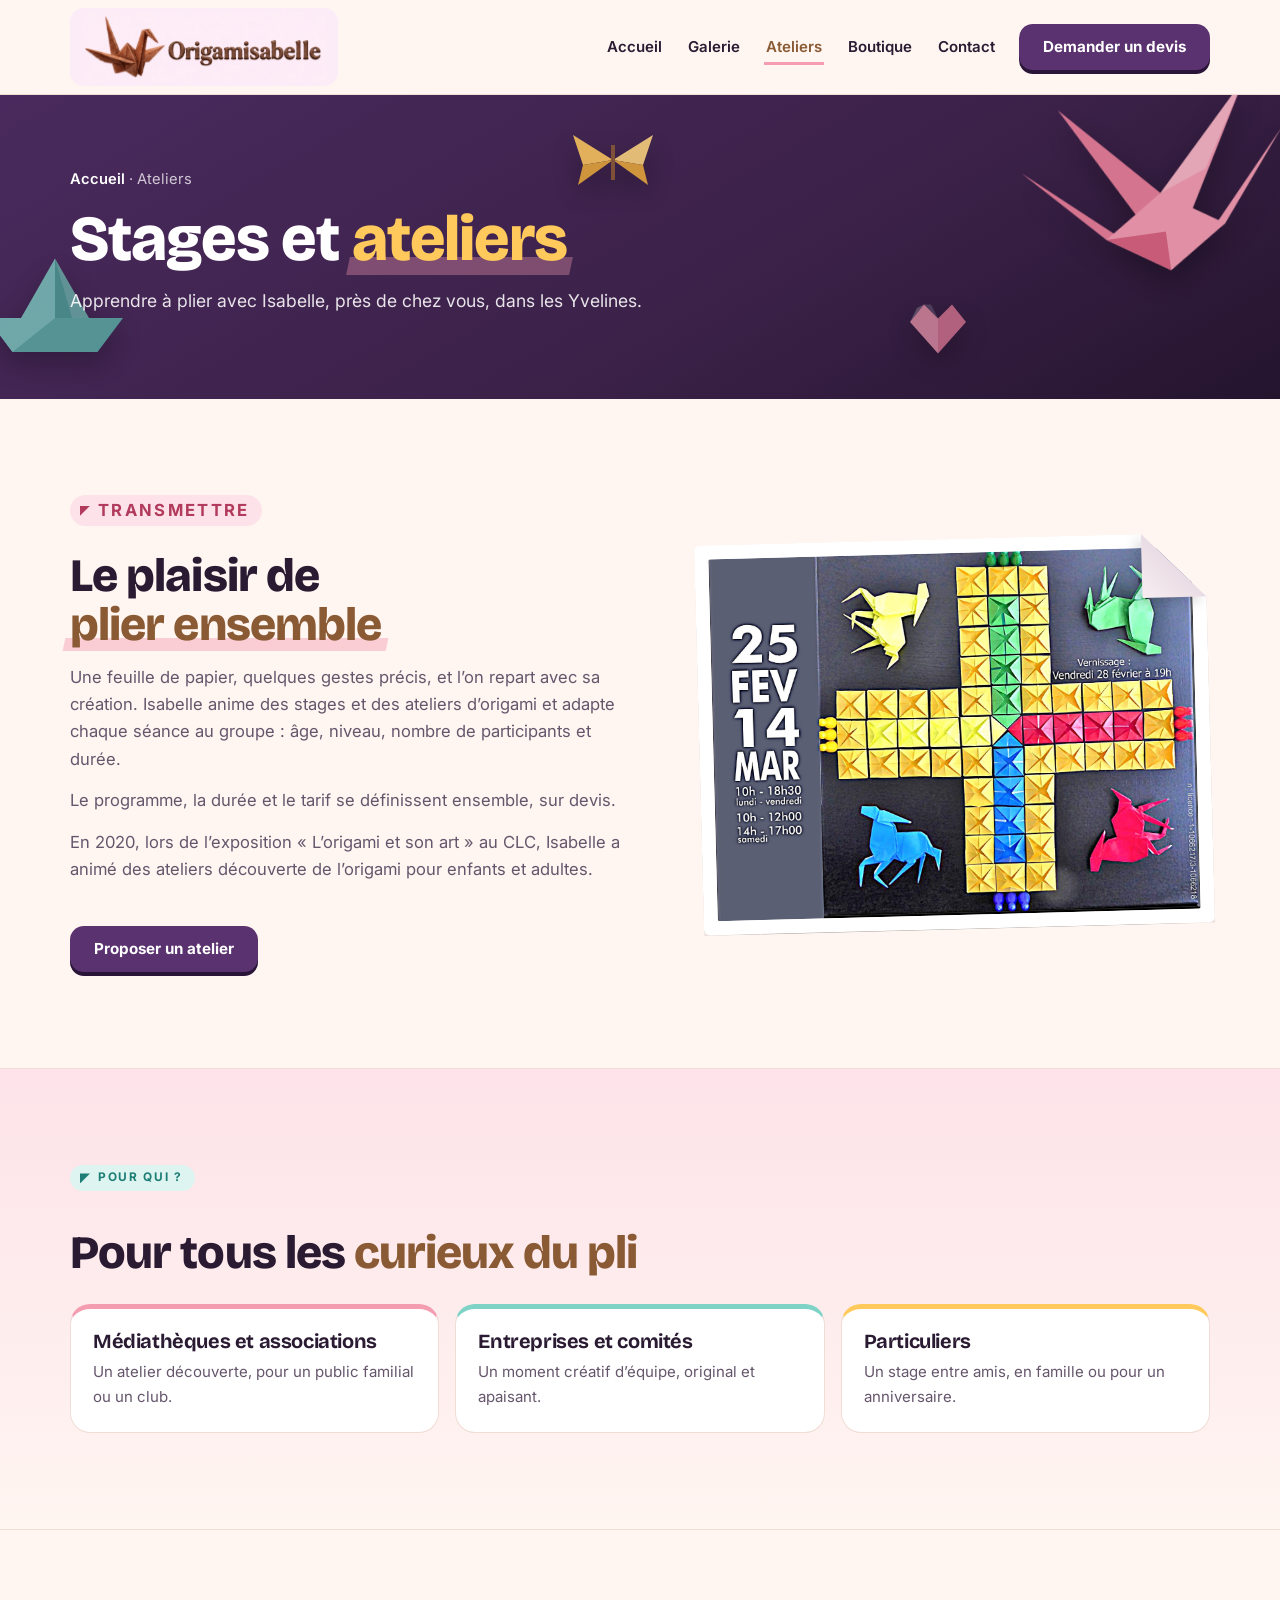
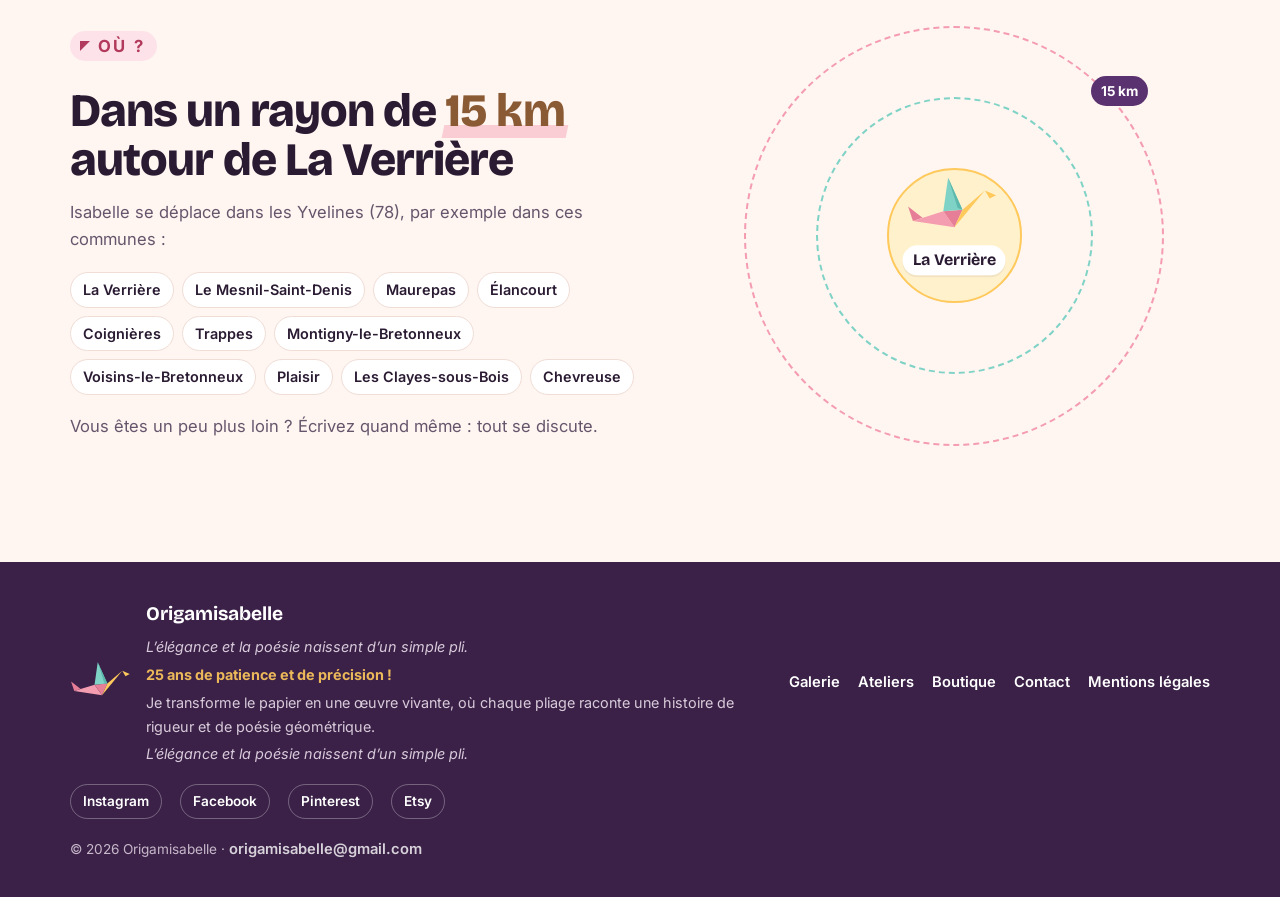
==== ateliers.html @ b7f41c83 "Mise à jour du site le 12/11/2026 à 20:21 (Éditeur de site)" ====
<!doctype html>
<html lang="fr"><head>
<meta charset="utf-8">
<meta name="viewport" content="width=device-width, initial-scale=1, viewport-fit=cover">
<title>Stages et ateliers · Origamisabelle</title>
<meta name="description" content="Stages et ateliers d'origami avec Isabelle, dans un rayon de 15 km autour de La Verrière, dans les Yvelines.">
<meta name="theme-color" content="#2A1B33">
<link rel="icon" href="img/logo.webp">
<meta property="og:type" content="website">
<meta property="og:site_name" content="Origamisabelle">
<meta property="og:title" content="Stages et ateliers · Origamisabelle">
<meta property="og:description" content="Stages et ateliers d'origami avec Isabelle, dans un rayon de 15 km autour de La Verrière, dans les Yvelines.">
<meta property="og:image" content="img/fleurs-02.jpg">
<link rel="stylesheet" href="https://fonts.googleapis.com/css2?family=Bricolage+Grotesque:opsz,wght@12..96,500;12..96,700;12..96,800&amp;family=Inter:wght@400;500;600;700&amp;display=swap">
<link rel="stylesheet" href="style.css">
<meta name="editeur-publication" content="rsale1107/origamisabelle"></head>
<body>
<a class="skip" href="#contenu">Aller au contenu</a>
<header>
  <div class="wrap nav">
    <a class="brand" href="index.html" aria-label="Origamisabelle, accueil"><img src="img/logo-bandeau.webp" alt="Origamisabelle" width="242" height="70"></a>
    <button class="burger" id="burger" type="button" aria-label="Ouvrir le menu" aria-expanded="false" aria-controls="menu">
      <svg viewBox="0 0 24 24" fill="none" stroke="currentColor" stroke-width="2.4" stroke-linecap="round"><path d="M4 7h16M4 12h16M4 17h16"></path></svg>
    </button>
    <nav class="menu" id="menu" aria-label="Menu principal">
      <a class="link" href="index.html">Accueil</a><a class="link" href="galerie.html">Galerie</a><a class="link" href="ateliers.html" aria-current="page">Ateliers</a><a class="link" href="boutique.html">Boutique</a><a class="link" href="contact.html">Contact</a>
      <a class="btn btn-ink" href="mailto:origamisabelle@gmail.com?subject=Demande%20de%20devis">Demander un devis</a>
    </nav>
  </div>
</header>
<main id="contenu">
<section class="phero">
  <div class="folds" aria-hidden="true"><span class="o o1"><svg viewBox="0 0 200 140"><polygon points="100,72 40,8 86,92" fill="#E77E98"></polygon><polygon points="100,72 166,4 116,92" fill="#F49CB0"></polygon><polygon points="100,72 166,4 132,60" fill="#fff" opacity=".25"></polygon><polygon points="60,98 10,46 74,102" fill="#E77E98"></polygon><polygon points="140,98 186,40 128,104" fill="#F49CB0"></polygon><polygon points="186,40 199,49 187,53" fill="#E77E98"></polygon><polygon points="60,98 100,72 140,98 100,124" fill="#F49CB0"></polygon><polygon points="60,98 100,98 100,124" fill="#D9637F"></polygon></svg></span><span class="o o2"><svg viewBox="0 0 200 140"><polygon points="20,80 180,80 150,120 50,120" fill="#5BB8AB"></polygon><polygon points="20,80 100,80 50,120" fill="#7FD3C6"></polygon><polygon points="100,80 100,10 60,80" fill="#7FD3C6"></polygon><polygon points="100,80 100,10 140,80" fill="#4AA699"></polygon><polygon points="100,10 140,80 120,80" fill="#fff" opacity=".18"></polygon></svg></span><span class="o o3"><svg viewBox="0 0 200 140"><polygon points="100,70 20,20 40,80" fill="#FFC95C"></polygon><polygon points="100,70 40,80 30,120" fill="#E9A93A"></polygon><polygon points="100,70 180,20 160,80" fill="#FFD77F"></polygon><polygon points="100,70 160,80 170,120" fill="#E9A93A"></polygon><polygon points="96,40 104,40 104,110 96,110" fill="#8A5A34"></polygon></svg></span><span class="o o4"><svg viewBox="0 0 200 180"><polygon points="100,170 20,80 60,30 100,70" fill="#F49CB0"></polygon><polygon points="100,170 180,80 140,30 100,70" fill="#E77E98"></polygon><polygon points="20,80 60,30 40,40" fill="#fff" opacity=".3"></polygon><polygon points="100,70 60,30 80,30" fill="#fff" opacity=".2"></polygon></svg></span></div>
  <div class="wrap phero-in">
    <p class="crumb"><a href="index.html">Accueil</a> · Ateliers</p>
    <h1>Stages et <span class="hl">ateliers</span></h1>
    <p class="sub">Apprendre à plier avec Isabelle, près de chez vous, dans les Yvelines.</p>
  </div>
</section>
<section class="wrap sec split">
  <div>
    <p class="eyebrow rose">Transmettre</p>
    <h2>Le plaisir de <span class="hl">plier ensemble</span></h2>
    <p>Une feuille de papier, quelques gestes précis, et l’on repart avec sa création. Isabelle anime des stages et des ateliers d’origami et adapte chaque séance au groupe&nbsp;: âge, niveau, nombre de participants et durée.</p>
    <p>Le programme, la durée et le tarif se définissent ensemble, sur devis.</p>
    <p>En 2020, lors de l’exposition « L’origami et son art » au CLC, Isabelle a animé des ateliers découverte de l’origami pour enfants et adultes.</p>
    <div class="hero-cta"><a class="btn btn-ink" href="mailto:origamisabelle@gmail.com?subject=Demande%20d%E2%80%99atelier%20origami">Proposer un atelier</a></div>
  </div>
  <div class="paper tilt"><img src="img/exposition-2020.jpg" alt="Exposition « L’origami et son art », 2020" loading="lazy" decoding="async"></div>
</section>
<section class="band">
  <div class="wrap sec">
    <p class="eyebrow teal">Pour qui ?</p>
    <h2>Pour tous les <span class="hl">curieux du pli</span></h2>
    <div class="cards4">
      <div class="card4"><h3>Médiathèques et associations</h3><p>Un atelier découverte, pour un public familial ou un club.</p></div>
      <div class="card4"><h3>Entreprises et comités</h3><p>Un moment créatif d’équipe, original et apaisant.</p></div>
      <div class="card4"><h3>Particuliers</h3><p>Un stage entre amis, en famille ou pour un anniversaire.</p></div>
    </div>
  </div>
</section>
<section class="wrap sec split">
  <div>
    <p class="eyebrow rose">Où ?</p>
    <h2>Dans un rayon de <span class="hl">15 km</span> autour de La Verrière</h2>
    <p>Isabelle se déplace dans les Yvelines (78), par exemple dans ces communes&nbsp;:</p>
    <ul class="towns"><li>La Verrière</li><li>Le Mesnil-Saint-Denis</li><li>Maurepas</li><li>Élancourt</li><li>Coignières</li><li>Trappes</li><li>Montigny-le-Bretonneux</li><li>Voisins-le-Bretonneux</li><li>Plaisir</li><li>Les Clayes-sous-Bois</li><li>Chevreuse</li></ul>
    <p class="small">Vous êtes un peu plus loin&nbsp;? Écrivez quand même&nbsp;: tout se discute.</p>
  </div>
  <div class="radar" aria-hidden="true"><span class="r r3"></span><span class="r r2"></span><span class="r r1"></span><span class="pin"><svg class="crane" viewBox="0 0 120 90" aria-hidden="true"><polygon points="8,62 46,50 60,70" fill="var(--c1)"></polygon><polygon points="46,50 60,70 70,48" fill="var(--c2)"></polygon><polygon points="70,48 60,70 98,24" fill="var(--c3)"></polygon><polygon points="46,50 70,48 52,8" fill="var(--c4)"></polygon><polygon points="70,48 52,8 64,46" fill="var(--c5)"></polygon><polygon points="98,24 112,30 104,34" fill="var(--c3)"></polygon><polygon points="8,62 2,44 20,58" fill="var(--c2)"></polygon></svg><b>La Verrière</b></span><span class="lab">15 km</span></div>
</section>
</main>
<footer>
  <div class="wrap foot">
    <div class="foot-brand"><svg class="crane" viewBox="0 0 120 90" aria-hidden="true"><polygon points="8,62 46,50 60,70" fill="var(--c1)"></polygon><polygon points="46,50 60,70 70,48" fill="var(--c2)"></polygon><polygon points="70,48 60,70 98,24" fill="var(--c3)"></polygon><polygon points="46,50 70,48 52,8" fill="var(--c4)"></polygon><polygon points="70,48 52,8 64,46" fill="var(--c5)"></polygon><polygon points="98,24 112,30 104,34" fill="var(--c3)"></polygon><polygon points="8,62 2,44 20,58" fill="var(--c2)"></polygon></svg><div><b>Origamisabelle</b><div class="foot-text"><p class="ft-l1">L’élégance et la poésie naissent d’un simple pli.</p><p class="ft-l2">25 ans de patience et de précision&nbsp;!</p><p class="ft-l3">Je transforme le papier en une œuvre vivante, où chaque pliage raconte une histoire de rigueur et de poésie géométrique.</p><p class="ft-l1">L’élégance et la poésie naissent d’un simple pli.</p></div></div></div>
    <nav class="foot-links" aria-label="Liens utiles">
      <a href="galerie.html">Galerie</a><a href="ateliers.html">Ateliers</a><a href="boutique.html">Boutique</a><a href="contact.html">Contact</a><a href="mentions-legales.html">Mentions légales</a>
    </nav>
    <div class="socials">
      <a href="https://www.instagram.com/isagamicreation" target="_blank" rel="noopener">Instagram</a><a href="https://www.facebook.com/origamisabelle" target="_blank" rel="noopener">Facebook</a><a href="https://fr.pinterest.com/origamisabelle78/" target="_blank" rel="noopener">Pinterest</a><a href="https://www.etsy.com/shop/Isagamicreation" target="_blank" rel="noopener">Etsy</a>
    </div>
    <span class="copy">© 2026 Origamisabelle · <a href="mailto:origamisabelle@gmail.com">origamisabelle@gmail.com</a></span>
  </div>
</footer>
<div class="lightbox" id="lightbox" hidden="" role="dialog" aria-modal="true" aria-label="Photo agrandie">
  <button class="lb-close" type="button" aria-label="Fermer">×</button>
  <button class="lb-prev" type="button" aria-label="Photo précédente">‹</button>
  <figure><img alt=""><figcaption></figcaption></figure>
  <button class="lb-next" type="button" aria-label="Photo suivante">›</button>
</div>
<script src="site.js"></script>


</body></html>
---- style.css ----
/* Origamisabelle — papier plié : facettes, plis et couleurs de papier */
:root{padding-top:env(safe-area-inset-top,0px);padding-bottom:env(safe-area-inset-bottom,0px)}

/* palette : papier rosé, encre prune, kraft, et trois papiers de couleur */
:root{
  --bg:#FFF5F1;
  --surface:#FFFFFF;
  --ink:#2A1B33;
  --ink-soft:#66566C;
  --plum:#3B2148;
  --plum-2:#5A3270;
  --rose:#F49CB0;
  --rose-l:#FDE3E9;
  --teal:#1E7E76;
  --teal-p:#7FD3C6;
  --teal-l:#DDF4F0;
  --sun:#FFC95C;
  --sun-l:#FFF1CC;
  --kraft:#8A5A34;
  --line:#F0DDD6;
  --on-color:#2A1B33;
  --shadow:0 2px 0 rgba(42,27,51,.06),0 18px 34px -18px rgba(42,27,51,.45);
  --c1:#F49CB0;--c2:#E77E98;--c3:#FFC95C;--c4:#7FD3C6;--c5:#5BB8AB;
  --f-display:"Bricolage Grotesque","Segoe UI",system-ui,sans-serif;
  --f-body:"Inter","Segoe UI",system-ui,sans-serif;
}
@media (prefers-color-scheme:dark){
  :root:not([data-theme="light"]){
    --bg:#1B1320;--surface:#261B2D;--ink:#F7EEF1;--ink-soft:#CBBACE;--plum:#130B18;--plum-2:#2E1A3A;
    --rose-l:#3A2232;--teal:#5FC7B9;--teal-l:#1C3533;--sun-l:#3A2F18;--kraft:#E0B48C;--line:#3A2B42;
    --shadow:0 2px 0 rgba(0,0,0,.3),0 18px 34px -18px rgba(0,0,0,.8);color-scheme:dark
  }
}
:root[data-theme="dark"]{
  --bg:#1B1320;--surface:#261B2D;--ink:#F7EEF1;--ink-soft:#CBBACE;--plum:#130B18;--plum-2:#2E1A3A;
  --rose-l:#3A2232;--teal:#5FC7B9;--teal-l:#1C3533;--sun-l:#3A2F18;--kraft:#E0B48C;--line:#3A2B42;
  --shadow:0 2px 0 rgba(0,0,0,.3),0 18px 34px -18px rgba(0,0,0,.8);color-scheme:dark
}

*{box-sizing:border-box}
html{scroll-behavior:smooth}
body{margin:0;background:var(--bg);color:var(--ink);font:400 1rem/1.65 var(--f-body);-webkit-font-smoothing:antialiased}
img{max-width:100%;display:block}
[hidden]{display:none !important}
h1,h2,h3{font-family:var(--f-display);line-height:1.05;margin:0;letter-spacing:-.02em;text-wrap:balance}
h1{font-weight:800}
h2{font-size:clamp(1.9rem,4vw,2.9rem);font-weight:800}
h3{font-size:1.25rem;font-weight:700}
p{margin:0}
a{color:var(--teal)}
:focus-visible{outline:3px solid var(--sun);outline-offset:3px;border-radius:6px}
.wrap{max-width:1180px;margin:0 auto;padding-left:max(20px,env(safe-area-inset-left,0px));padding-right:max(20px,env(safe-area-inset-right,0px))}
.sec{padding-block:clamp(56px,8vw,96px);display:flex;flex-direction:column;gap:26px}
.small{font-size:.9rem;color:var(--ink-soft)}
.hl{color:var(--kraft);font-style:normal;position:relative;white-space:nowrap}
.hl::after{content:"";position:absolute;left:-2%;right:-2%;bottom:.04em;height:.28em;background:var(--rose);opacity:.45;z-index:-1;transform:skewX(-12deg)}
.hero .hl,.phero .hl{color:var(--sun)}
.hero .hl::after,.phero .hl::after{background:var(--rose);opacity:.35}
.eyebrow{align-self:flex-start;display:inline-flex;align-items:center;gap:8px;font:700 .74rem/1 var(--f-body);letter-spacing:.14em;text-transform:uppercase;padding:7px 12px 7px 10px;border-radius:999px;margin-bottom:12px}
.eyebrow::before{content:"";width:10px;height:10px;background:currentColor;clip-path:polygon(0 0,100% 0,0 100%)}
.eyebrow.rose{background:var(--rose-l);color:#B23A5C}
.eyebrow.teal{background:var(--teal-l);color:var(--teal)}
.eyebrow.light{background:rgba(255,255,255,.14);color:#FFE3A6}
@media (prefers-color-scheme:dark){:root:not([data-theme="light"]) .eyebrow.rose{color:#FFB3C6}}
:root[data-theme="dark"] .eyebrow.rose{color:#FFB3C6}

.skip{position:absolute;left:12px;top:-60px;z-index:100;background:var(--sun);color:#2A1B33;font-weight:700;padding:10px 16px;border-radius:10px;text-decoration:none}
.skip:focus{top:calc(12px + env(safe-area-inset-top,0px))}

/* ---------- boutons ---------- */
.btn{display:inline-flex;align-items:center;justify-content:center;gap:.5em;font:700 .95rem var(--f-body);padding:13px 22px;min-height:46px;border-radius:14px;
  text-decoration:none;border:2px solid transparent;cursor:pointer;transition:transform .15s,box-shadow .15s;line-height:1.1}
.btn:hover{transform:translateY(-2px)}
.btn-sun{background:var(--sun);color:#2A1B33;box-shadow:0 4px 0 #D99A1E}
.btn-ink{background:var(--plum-2);color:#fff;box-shadow:0 4px 0 #2A1438}
.btn-ghost{background:transparent;color:#fff;border-color:rgba(255,255,255,.65)}
.btn-line{background:transparent;color:var(--ink);border-color:var(--ink)}
.btn-sm{min-height:38px;padding:8px 14px;font-size:.85rem}

/* ---------- en-tête ---------- */
header{position:sticky;top:env(safe-area-inset-top,0px);z-index:50;background:color-mix(in srgb,var(--bg) 88%,transparent);backdrop-filter:blur(10px);border-bottom:1px solid var(--line)}
body::before{content:"";position:fixed;inset:0 0 auto;height:env(safe-area-inset-top,0px);z-index:60;background:var(--bg)}
.nav{display:flex;align-items:center;gap:10px 22px;flex-wrap:wrap;padding-block:8px}
.brand{margin-right:auto;display:flex;align-items:center;background:#FCECF8;border-radius:14px;padding:4px 12px;text-decoration:none}
.brand img{height:70px;width:auto}
.menu{display:flex;align-items:center;gap:6px 22px;flex-wrap:wrap}
.menu a.link{text-decoration:none;font-weight:600;font-size:.94rem;color:var(--ink);padding:6px 2px;background:linear-gradient(var(--rose),var(--rose)) left bottom/0 3px no-repeat;transition:background-size .2s}
.menu a.link:hover,.menu a.link[aria-current="page"]{background-size:100% 3px}
.menu a.link[aria-current="page"]{color:var(--kraft)}
.burger{display:none;width:46px;height:46px;border-radius:12px;border:1.5px solid var(--line);background:var(--surface);color:var(--ink);cursor:pointer;align-items:center;justify-content:center}
.burger svg{width:22px;height:22px}

/* ---------- facettes de papier ---------- */
.folds{position:absolute;inset:0;pointer-events:none;overflow:hidden}
.folds .o{position:absolute;display:block;opacity:.9;filter:drop-shadow(0 12px 14px rgba(0,0,0,.35))}
.folds .o svg{width:100%;height:auto;display:block}
.folds .o1{width:300px;right:-30px;top:-10px;transform:rotate(-8deg);animation:drift 14s ease-in-out infinite}
.folds .o2{width:170px;left:-30px;bottom:30px;opacity:.75;animation:drift 11s ease-in-out infinite reverse}
.folds .o3{width:100px;left:44%;top:10%;opacity:.85;animation:drift 9s ease-in-out infinite}
.folds .o4{width:70px;right:24%;bottom:14%;opacity:.7;animation:drift 12s ease-in-out infinite reverse}
.folds .o5{width:110px;left:30%;bottom:-24px;opacity:.6;animation:drift 13s ease-in-out infinite}
@media (max-width:640px){.folds .o1{width:180px;right:-50px}.folds .o3{left:70%;top:4%}.folds .o2,.folds .o5{opacity:.4}}
@keyframes drift{0%,100%{transform:translateY(0) rotate(0)}50%{transform:translateY(-14px) rotate(6deg)}}

/* ---------- ouverture ---------- */
.hero{position:relative;overflow:hidden;background:linear-gradient(150deg,#4A2A5E 0%,var(--plum) 55%,#24142E 100%);color:#fff}
.hero-in{position:relative;z-index:1;padding-block:clamp(48px,7vw,90px) clamp(70px,9vw,110px);display:grid;grid-template-columns:minmax(0,1.05fr) minmax(0,.95fr);gap:clamp(30px,5vw,64px);align-items:center}
.hero h1{font-size:clamp(2.4rem,5.6vw,4.3rem)}
.hero .motto{margin-top:22px;font:800 clamp(1.25rem,2.2vw,1.6rem)/1.2 var(--f-display);color:var(--sun)}
.hero .motto+.sub{margin-top:10px}
.hero .sign{margin-top:18px;font-style:italic;color:rgba(255,255,255,.8);font-size:1rem}
.hero .sign span{font-style:normal;font-weight:700;color:#fff;white-space:nowrap}
.hero .sub{font-size:clamp(1.05rem,1.7vw,1.2rem);max-width:46ch;margin-top:22px;color:rgba(255,255,255,.9)}
.hero-cta{display:flex;flex-wrap:wrap;gap:14px;margin-top:28px}
.badges{display:flex;flex-wrap:wrap;gap:10px;margin-top:28px}
.badges span{background:rgba(255,255,255,.1);border:1px solid rgba(255,255,255,.25);border-radius:999px;padding:7px 14px 7px 7px;font-size:.88rem;display:inline-flex;gap:8px;align-items:center}
.badges b{background:#fff;color:var(--plum);border-radius:999px;padding:2px 10px;font-weight:800;font-variant-numeric:tabular-nums}
.hero-art{position:relative;min-width:0}
.paper{position:relative;background:#fff;padding:14px;border-radius:6px;box-shadow:0 34px 60px -26px rgba(0,0,0,.6);clip-path:polygon(0 0,calc(100% - 64px) 0,100% 64px,100% 100%,0 100%)}
.paper::after{content:"";position:absolute;top:0;right:0;width:64px;height:64px;background:linear-gradient(225deg,transparent 50%,#EADCE4 50%,#F7EEF2 100%);filter:drop-shadow(-4px 4px 6px rgba(0,0,0,.18))}
.paper img{width:100%;aspect-ratio:4/3;object-fit:cover;border-radius:2px;background:var(--rose-l)}
.hero .paper{transform:rotate(2deg)}
.paper.tilt{transform:rotate(-1.5deg)}
.crane{width:120px;height:90px}
.hero-art .crane{position:absolute;left:-36px;bottom:-30px;width:150px;height:auto;filter:drop-shadow(0 10px 12px rgba(0,0,0,.35));animation:drift 8s ease-in-out infinite}

/* ---------- intro ---------- */
.intro{display:grid;grid-template-columns:minmax(0,1fr) minmax(0,1fr);gap:clamp(30px,5vw,70px);align-items:center}
.intro-txt{display:flex;flex-direction:column;gap:16px;align-items:flex-start}
.intro-txt p{color:var(--ink-soft);font-size:1.05rem;max-width:56ch}
.intro-txt .btn{margin-top:8px}
.intro-pics{display:grid;grid-template-columns:1fr 1fr;grid-template-rows:auto auto;gap:14px}
.pic{background:var(--surface);padding:8px;border-radius:8px;box-shadow:var(--shadow)}
.pic img{width:100%;aspect-ratio:1;object-fit:cover;border-radius:4px;background:var(--rose-l)}
.pic.p1{transform:rotate(-2deg)}
.pic.p2{transform:rotate(2.5deg) translateY(26px)}
.pic.p3{grid-column:1/-1;transform:rotate(-1deg)}
.pic.p3 img{aspect-ratio:16/8}

/* ---------- bande ---------- */
.band{background:linear-gradient(180deg,var(--rose-l),var(--bg));border-block:1px solid var(--line)}
.cards3{display:grid;grid-template-columns:repeat(3,minmax(0,1fr));gap:20px}
.card3{position:relative;text-decoration:none;color:var(--on-color);border-radius:22px;padding:26px 24px 24px;display:flex;flex-direction:column;gap:10px;box-shadow:var(--shadow);transition:transform .2s;overflow:hidden;min-width:0}
.card3::after{content:"";position:absolute;right:0;top:0;width:54px;height:54px;background:linear-gradient(225deg,var(--bg) 50%,rgba(0,0,0,.08) 50%)}
.card3:hover{transform:translateY(-4px) rotate(-.6deg)}
.card3.c-rose{background:var(--rose)}
.card3.c-teal{background:var(--teal-p)}
.card3.c-sun{background:var(--sun)}
.card3 h3{font-size:1.5rem}
.card3 p{font-size:.96rem}
.card3 .go{margin-top:auto;font-weight:700;padding-top:6px}

/* ---------- mosaïque ---------- */
.head-row{display:flex;flex-wrap:wrap;justify-content:space-between;align-items:flex-end;gap:16px}
.gbtn{all:unset;cursor:zoom-in;display:block;position:relative;border-radius:14px;overflow:hidden;background:var(--rose-l);box-shadow:var(--shadow)}
.gbtn:focus-visible{outline:3px solid var(--sun);outline-offset:3px}
.gbtn img{width:100%;height:100%;object-fit:cover;transition:transform .5s}
.gbtn:hover img{transform:scale(1.05)}
.mosaic{display:grid;grid-template-columns:repeat(4,minmax(0,1fr));grid-auto-rows:200px;gap:14px}
.mosaic .m0{grid-column:span 2;grid-row:span 2}
.mosaic .m3,.mosaic .m4,.mosaic .m5{grid-column:span 2}
.strip{display:grid;grid-template-columns:repeat(6,minmax(0,1fr));gap:12px}
.strip .gbtn{aspect-ratio:1}

/* ---------- appel ---------- */
.cta-paper{position:relative;overflow:hidden;background:linear-gradient(140deg,var(--plum-2),var(--plum));color:#fff;border-radius:28px;padding:clamp(28px,5vw,48px);display:flex;flex-wrap:wrap;gap:24px;align-items:center;justify-content:space-between}
.cta-paper::before{content:"";position:absolute;right:-40px;top:-40px;width:200px;height:200px;background:linear-gradient(135deg,var(--rose) 50%,#E77E98 50%);clip-path:polygon(0 0,100% 0,100% 100%);opacity:.35}
.cta-paper>div{position:relative;display:flex;flex-direction:column;gap:10px;min-width:0}
.cta-paper p{color:rgba(255,255,255,.85)}
.cta-btns{flex-direction:row !important;flex-wrap:wrap;gap:12px !important}

/* ---------- en-tête des pages ---------- */
.phero{position:relative;overflow:hidden;background:linear-gradient(150deg,#4A2A5E 0%,var(--plum) 60%,#24142E 100%);color:#fff}
.phero-in{position:relative;z-index:1;padding-block:clamp(44px,6vw,72px) clamp(52px,7vw,84px);display:flex;flex-direction:column;gap:14px}
.phero h1{font-size:clamp(2.3rem,5.4vw,4rem)}
.phero .sub{font-size:1.1rem;color:rgba(255,255,255,.88);max-width:56ch}
.crumb{font-size:.92rem;color:rgba(255,255,255,.75)}
.crumb a{color:#fff;font-weight:600;text-decoration:none}

/* ---------- galerie ---------- */
.filters{display:flex;flex-wrap:wrap;gap:10px}
.chip{font:600 .92rem var(--f-body);border:2px solid var(--line);background:var(--surface);color:var(--ink);border-radius:999px;padding:9px 16px;min-height:44px;cursor:pointer;display:inline-flex;gap:8px;align-items:center}
.chip span{background:var(--rose-l);color:var(--ink);border-radius:999px;padding:0 8px;font-size:.8rem;font-variant-numeric:tabular-nums}
.chip[aria-pressed="true"]{background:var(--plum-2);border-color:var(--plum-2);color:#fff}
.chip[aria-pressed="true"] span{background:rgba(255,255,255,.2);color:#fff}
.masonry{columns:4 230px;column-gap:14px}
.gi{break-inside:avoid;margin:0 0 14px}
.gi .gbtn{border-radius:12px}
.gi .gbtn img{height:auto;min-height:120px}
.gi figcaption{font-size:.85rem;color:var(--ink-soft);padding:6px 4px 0}

/* ---------- ateliers ---------- */
.split{display:grid;grid-template-columns:minmax(0,1.05fr) minmax(0,.95fr);gap:clamp(30px,5vw,64px);align-items:center}
.split>div{display:flex;flex-direction:column;gap:14px;align-items:flex-start;min-width:0}
.split p{color:var(--ink-soft);font-size:1.04rem}
.cards4{display:grid;grid-template-columns:repeat(3,minmax(0,1fr));gap:16px}
.card4{background:var(--surface);border:1px solid var(--line);border-radius:20px;padding:22px;display:flex;flex-direction:column;gap:8px;min-width:0;border-top:5px solid var(--rose)}
.card4:nth-child(2){border-top-color:var(--teal-p)}
.card4:nth-child(3){border-top-color:var(--sun)}
.card4:nth-child(4){border-top-color:#B79AD6}
.card4 p{color:var(--ink-soft);font-size:.94rem}
.towns{list-style:none;padding:0;margin:4px 0;display:flex;flex-wrap:wrap;gap:8px}
.towns li{background:var(--surface);border:1px solid var(--line);border-radius:999px;padding:5px 12px;font-size:.9rem;font-weight:600}
.radar{position:relative;aspect-ratio:1;max-width:420px;width:100%;justify-self:center}
.radar .r{position:absolute;border-radius:50%;border:2px dashed var(--rose);inset:0}
.radar .r2{inset:17%;border-color:var(--teal-p)}
.radar .r1{inset:34%;border-style:solid;border-color:var(--sun);background:var(--sun-l)}
.radar .pin{position:absolute;left:50%;top:50%;transform:translate(-50%,-62%);display:flex;flex-direction:column;align-items:center;gap:2px}
.radar .pin .crane{width:96px;height:auto}
.radar .pin b{font-family:var(--f-display);font-size:1rem;background:var(--surface);padding:2px 10px;border-radius:999px;box-shadow:var(--shadow)}
.radar .lab{position:absolute;right:4%;top:12%;background:var(--plum-2);color:#fff;font-weight:700;font-size:.85rem;padding:4px 10px;border-radius:999px}

/* ---------- boutique ---------- */
.shop{display:grid;grid-template-columns:minmax(0,1fr) minmax(0,1fr);gap:20px}
.shop-card{border-radius:26px;padding:clamp(26px,4vw,40px);display:flex;flex-direction:column;gap:14px;align-items:flex-start;min-width:0}
.shop-card.etsy{background:linear-gradient(140deg,var(--plum-2),var(--plum));color:#fff}
.shop-card.etsy p{color:rgba(255,255,255,.88)}
.shop-card.devis{background:var(--surface);border:1px solid var(--line);box-shadow:var(--shadow)}
.shop-card.devis p{color:var(--ink-soft)}

/* ---------- contact ---------- */
.contact{display:grid;grid-template-columns:minmax(0,1.4fr) minmax(0,.8fr);gap:24px;align-items:start}
.form{background:var(--surface);border:1px solid var(--line);border-radius:24px;padding:clamp(22px,4vw,34px);display:grid;grid-template-columns:repeat(2,minmax(0,1fr));gap:16px;box-shadow:var(--shadow)}
.form h2{grid-column:1/-1;font-size:1.6rem}
.form label{display:flex;flex-direction:column;gap:6px;font-weight:600;font-size:.9rem}
.form .full{grid-column:1/-1}
.form input,.form select,.form textarea{font:inherit;font-weight:400;font-size:1rem;padding:12px 14px;border:1.5px solid var(--line);border-radius:12px;background:var(--bg);color:var(--ink);min-width:0}
.form textarea{resize:vertical}
.form-end{display:flex;flex-wrap:wrap;gap:12px;align-items:center}
.err{color:#B3261E;font-weight:600;font-size:.9rem}
.sent{background:var(--teal-l);border-radius:24px;padding:28px;display:flex;flex-direction:column;gap:8px}
.sent b{font:800 1.5rem var(--f-display)}
.contact-side{display:flex;flex-direction:column;gap:14px}
.cbox{background:var(--surface);border:1px solid var(--line);border-radius:20px;padding:20px;display:flex;flex-direction:column;gap:8px;align-items:flex-start}
.cbox a{font-weight:700;word-break:break-all}
.cbox p{color:var(--ink-soft)}
.social-row{display:flex;flex-wrap:wrap;gap:6px 14px}

/* ---------- mentions ---------- */
.legal{display:grid;grid-template-columns:repeat(2,minmax(0,1fr));gap:18px}
.lg{background:var(--surface);border:1px solid var(--line);border-radius:20px;padding:22px 24px;display:flex;flex-direction:column;gap:8px;min-width:0}
.lg h2{font-size:1.15rem}
.lg p{color:var(--ink-soft);font-size:.95rem}
.todo{background:var(--sun-l);color:var(--kraft);border-radius:6px;padding:0 6px;font-weight:600}

/* ---------- pied de page ---------- */
footer{background:var(--plum);color:#E9DDEA;margin-top:20px}
.foot{padding-block:36px;display:flex;flex-wrap:wrap;gap:18px 32px;align-items:center;justify-content:space-between}
.foot-brand{display:flex;gap:12px;align-items:center}
.foot-brand .crane{width:64px;height:auto}
.foot-brand b{display:block;font-family:var(--f-display);font-size:1.2rem;color:#fff}
.foot-brand span{font-size:.88rem;opacity:.85}
.foot-links,.socials{display:flex;flex-wrap:wrap;gap:6px 18px}
.foot a{color:#fff;text-decoration:none;font-weight:600;font-size:.92rem}
.foot a:hover{text-decoration:underline}
.socials a{border:1px solid rgba(255,255,255,.3);border-radius:999px;padding:5px 12px;font-size:.85rem}
.copy{flex-basis:100%;font-size:.85rem;opacity:.8}

/* ---------- visionneuse ---------- */
.lightbox{position:fixed;inset:0;z-index:200;background:rgba(20,10,26,.92);display:flex;align-items:center;justify-content:center;gap:10px;padding:max(16px,env(safe-area-inset-top,0px)) max(12px,env(safe-area-inset-right,0px)) max(16px,env(safe-area-inset-bottom,0px)) max(12px,env(safe-area-inset-left,0px))}
.lightbox figure{margin:0;max-width:min(1200px,100%);max-height:100%;display:flex;flex-direction:column;align-items:center;gap:10px;min-width:0}
.lightbox img{max-height:calc(100vh - 120px);max-width:100%;object-fit:contain;border-radius:6px;background:#fff}
.lightbox figcaption{color:#fff;font-size:.95rem}
.lightbox button{background:rgba(255,255,255,.12);color:#fff;border:1px solid rgba(255,255,255,.3);border-radius:50%;width:52px;height:52px;font-size:30px;line-height:1;cursor:pointer;flex:0 0 52px}
.lightbox .lb-close{position:absolute;top:max(14px,env(safe-area-inset-top,0px));right:max(14px,env(safe-area-inset-right,0px))}

/* ---------- adaptatif ---------- */
@media (max-width:960px){
  .hero-in,.intro,.split,.contact{grid-template-columns:minmax(0,1fr)}
  .hero-art{max-width:560px}
  .cards4{grid-template-columns:minmax(0,1fr)}
  .mosaic{grid-template-columns:repeat(2,minmax(0,1fr));grid-auto-rows:170px}
  .strip{grid-template-columns:repeat(3,minmax(0,1fr))}
}
@media (max-width:860px){
  .burger{display:inline-flex}
  .menu{display:none;flex-basis:100%;flex-direction:column;align-items:stretch;gap:2px;padding:8px 0 14px}
  .menu.open{display:flex}
  .menu a.link{padding:12px 4px;font-size:1.05rem}
  .menu .btn{margin-top:10px}
  .brand img{height:52px}
}
@media (max-width:640px){
  .cards3,.cards4,.shop,.legal,.form{grid-template-columns:minmax(0,1fr)}
  .mosaic .m0,.mosaic .m3,.mosaic .m4,.mosaic .m5{grid-column:span 2}
  .hero-art .crane{left:-10px;width:110px}
  .lightbox{gap:4px}
  .lightbox .lb-prev,.lightbox .lb-next{position:absolute;bottom:max(16px,env(safe-area-inset-bottom,0px))}
  .lightbox .lb-prev{left:30%}.lightbox .lb-next{right:30%}
  .lightbox img{max-height:calc(100vh - 170px)}
}
@media (prefers-reduced-motion:reduce){
  *,*::before,*::after{animation:none !important;transition:none !important;scroll-behavior:auto !important}
}

.foot-text{display:flex;flex-direction:column;gap:4px;margin-top:6px;max-width:60ch}
.foot-text p{font-size:.9rem;opacity:.9}
.foot-text .ft-l1{font-style:italic}
.foot-text .ft-l2{font-weight:700;color:var(--sun)}
.intro-txt .lead-strong{font-family:var(--f-display);font-weight:700;font-size:1.2rem;color:var(--kraft)}
.hero .sign{font-style:italic}
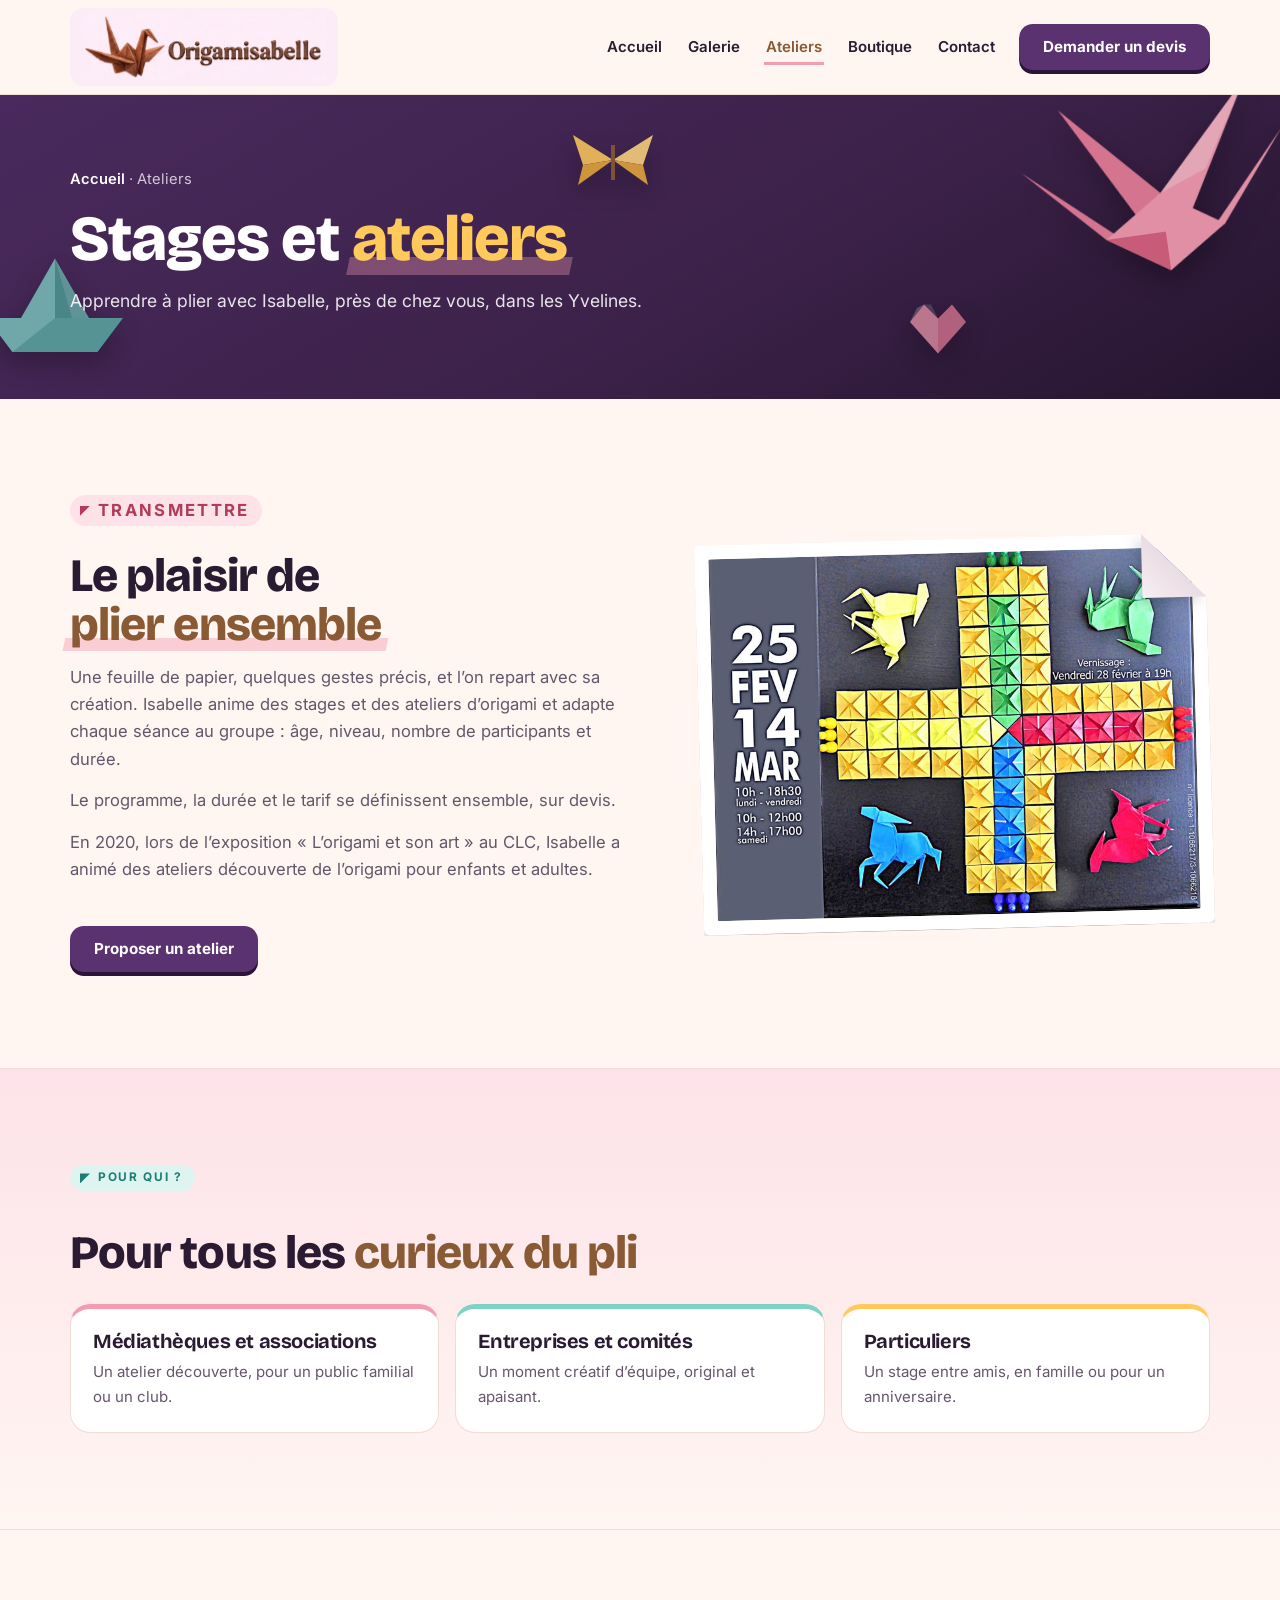
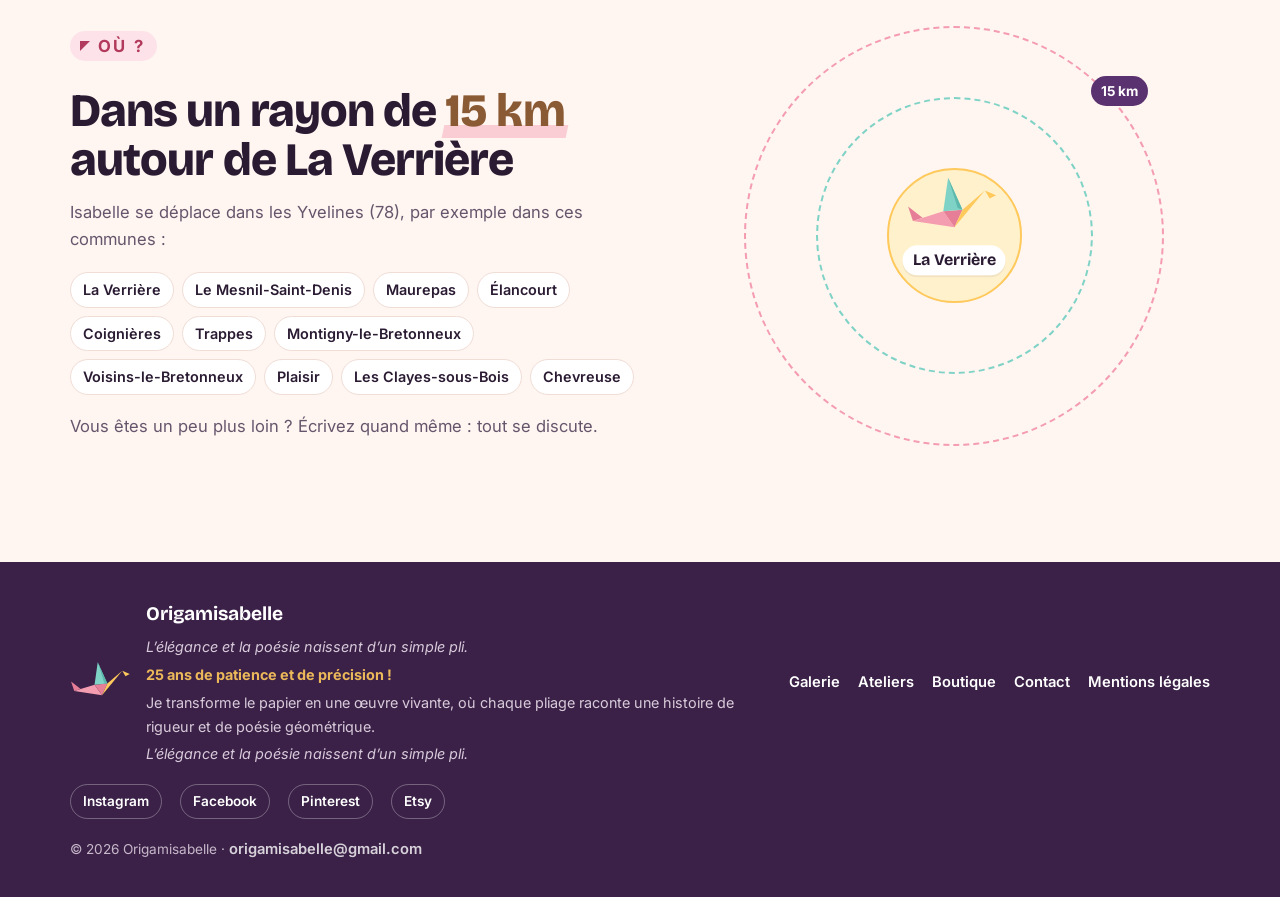
==== commit d57375a8: "Mise à jour du site par stephane le 13/11/2026 à 21:38 (Éditeur de site)" ====
--- a/ateliers.html
+++ b/ateliers.html
@@ -2,15 +2,19 @@
 <html lang="fr"><head>
 <meta charset="utf-8">
 <meta name="viewport" content="width=device-width, initial-scale=1, viewport-fit=cover">
-<title>Stages et ateliers · Origamisabelle</title>
+<title>Ateliers et stages d’origami dans les Yvelines · Origamisabelle</title>
 <meta name="description" content="Stages et ateliers d'origami avec Isabelle, dans un rayon de 15 km autour de La Verrière, dans les Yvelines.">
 <meta name="theme-color" content="#2A1B33">
+<link rel="canonical" href="https://www.origamisabelle.fr/ateliers.html">
+<meta property="og:url" content="https://www.origamisabelle.fr/ateliers.html">
+<meta property="og:locale" content="fr_FR">
+<meta name="twitter:card" content="summary_large_image">
 <link rel="icon" href="img/logo.webp">
 <meta property="og:type" content="website">
 <meta property="og:site_name" content="Origamisabelle">
-<meta property="og:title" content="Stages et ateliers · Origamisabelle">
+<meta property="og:title" content="Ateliers et stages d’origami dans les Yvelines · Origamisabelle">
 <meta property="og:description" content="Stages et ateliers d'origami avec Isabelle, dans un rayon de 15 km autour de La Verrière, dans les Yvelines.">
-<meta property="og:image" content="img/fleurs-02.jpg">
+<meta property="og:image" content="https://www.origamisabelle.fr/img/fleurs-02.jpg">
 <link rel="stylesheet" href="https://fonts.googleapis.com/css2?family=Bricolage+Grotesque:opsz,wght@12..96,500;12..96,700;12..96,800&amp;family=Inter:wght@400;500;600;700&amp;display=swap">
 <link rel="stylesheet" href="style.css">
 <meta name="editeur-publication" content="rsale1107/origamisabelle"></head>
@@ -24,7 +28,7 @@
     </button>
     <nav class="menu" id="menu" aria-label="Menu principal">
       <a class="link" href="index.html">Accueil</a><a class="link" href="galerie.html">Galerie</a><a class="link" href="ateliers.html" aria-current="page">Ateliers</a><a class="link" href="boutique.html">Boutique</a><a class="link" href="contact.html">Contact</a>
-      <a class="btn btn-ink" href="mailto:origamisabelle@gmail.com?subject=Demande%20de%20devis">Demander un devis</a>
+      <a class="btn btn-ink" href="contact.html#devis">Demander un devis</a>
     </nav>
   </div>
 </header>
@@ -44,9 +48,9 @@
     <p>Une feuille de papier, quelques gestes précis, et l’on repart avec sa création. Isabelle anime des stages et des ateliers d’origami et adapte chaque séance au groupe&nbsp;: âge, niveau, nombre de participants et durée.</p>
     <p>Le programme, la durée et le tarif se définissent ensemble, sur devis.</p>
     <p>En 2020, lors de l’exposition « L’origami et son art » au CLC, Isabelle a animé des ateliers découverte de l’origami pour enfants et adultes.</p>
-    <div class="hero-cta"><a class="btn btn-ink" href="mailto:origamisabelle@gmail.com?subject=Demande%20d%E2%80%99atelier%20origami">Proposer un atelier</a></div>
+    <div class="hero-cta"><a class="btn btn-ink" href="contact.html#atelier">Proposer un atelier</a></div>
   </div>
-  <div class="paper tilt"><img src="img/exposition-2020.jpg" alt="Exposition « L’origami et son art », 2020" loading="lazy" decoding="async"></div>
+  <div class="paper tilt"><img src="img/mini/exposition-2020.jpg" data-orig="img/exposition-2020.jpg" alt="Exposition « L’origami et son art », 2020" loading="lazy" decoding="async"></div>
 </section>
 <section class="band">
   <div class="wrap sec">
--- a/style.css
+++ b/style.css
@@ -299,3 +299,7 @@
 .foot-text .ft-l2{font-weight:700;color:var(--sun)}
 .intro-txt .lead-strong{font-family:var(--f-display);font-weight:700;font-size:1.2rem;color:var(--kraft)}
 .hero .sign{font-style:italic}
+.sent .alt{font-size:.92rem;margin-top:6px}
+.sent .alt a{font-weight:700}
+.linkbtn{all:unset;cursor:pointer;color:var(--teal);font-weight:700;text-decoration:underline}
+#devis,#atelier{display:block;position:relative;top:-110px}
